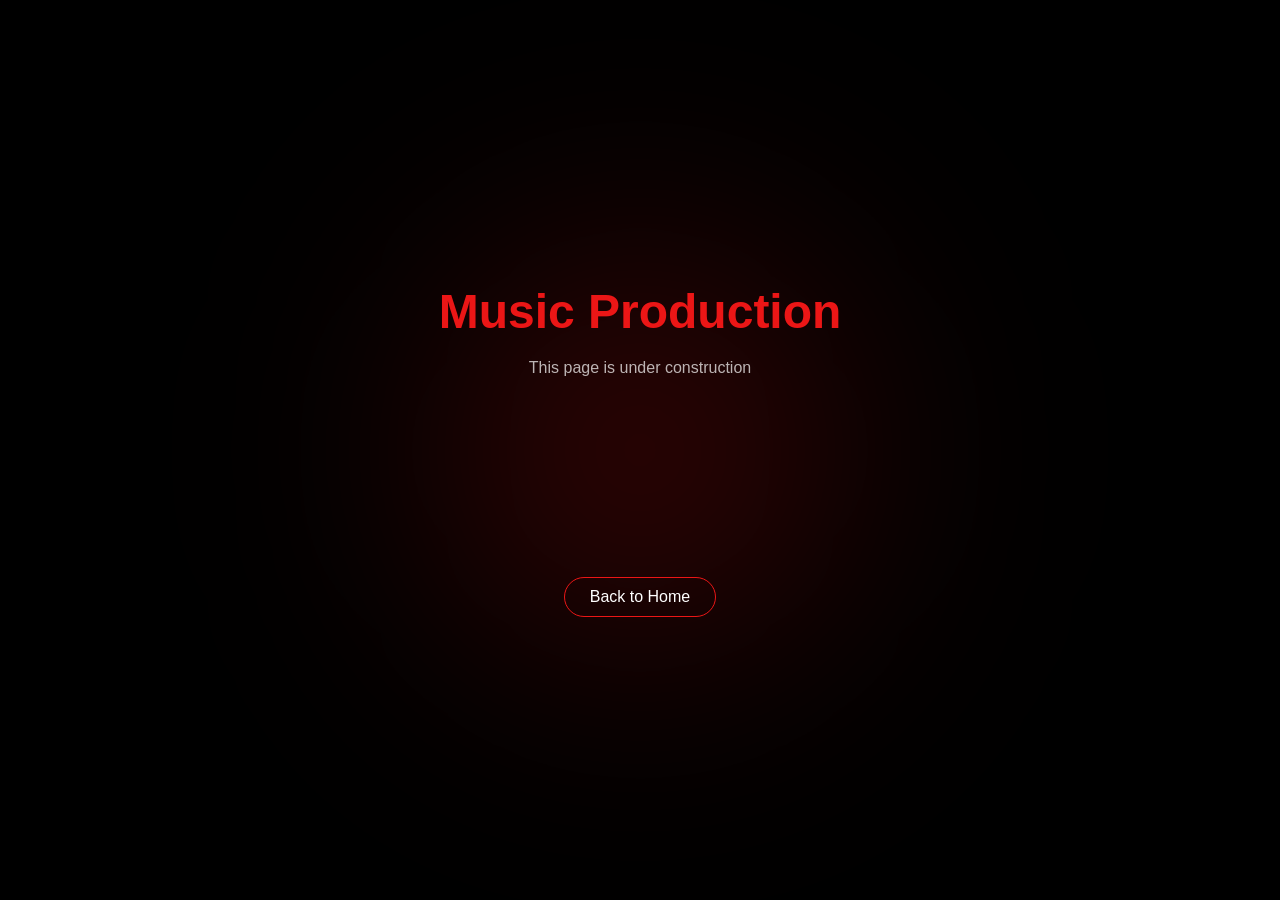
==== music/index.html @ c507fddd "create another pages" ====
<!DOCTYPE html>
<html lang="en">
<head>
<meta charset="UTF-8">
<meta name="viewport" content="width=device-width, initial-scale=1.0">
<title>Music | aanastudio</title>

<style>
*{
    margin:0;
    padding:0;
    box-sizing:border-box;
    font-family: 'Segoe UI', sans-serif;
}

body{
    background:#000;
    color:white;
    height:100vh;
    display:flex;
    justify-content:center;
    align-items:center;
    position:relative;
    overflow:hidden;
}

/* Soft Red Glow */
body::before{
    content:"";
    position:absolute;
    width:600px;
    height:600px;
    background:radial-gradient(circle, rgba(235,22,22,0.3), transparent 70%);
    filter:blur(120px);
    z-index:0;
}

.container{
    position:relative;
    z-index:2;
    text-align:center;
    padding:20px;
}

h1{
    font-size:3rem;
    color:#eb1616;
    margin-bottom:20px;
}

p{
    opacity:0.7;
    margin-bottom:40px;
}

/* Animated Sound Bars */
.equalizer{
    display:flex;
    gap:8px;
    justify-content:center;
    align-items:flex-end;
    height:120px;
}

.bar{
    width:10px;
    background:#eb1616;
    animation:music 1s infinite ease-in-out;
}

.bar:nth-child(1){animation-delay:0s;}
.bar:nth-child(2){animation-delay:0.2s;}
.bar:nth-child(3){animation-delay:0.4s;}
.bar:nth-child(4){animation-delay:0.6s;}
.bar:nth-child(5){animation-delay:0.8s;}

@keyframes music{
    0%,100%{height:20px;}
    50%{height:100px;}
}

.back{
    margin-top:40px;
    display:inline-block;
    padding:10px 25px;
    border:1px solid #eb1616;
    border-radius:30px;
    text-decoration:none;
    color:white;
    transition:0.3s;
}

.back:hover{
    background:#eb1616;
}
</style>
</head>
<body>

<div class="container">
    <h1>Music Production</h1>
    <p>This page is under construction</p>

    <div class="equalizer">
        <div class="bar"></div>
        <div class="bar"></div>
        <div class="bar"></div>
        <div class="bar"></div>
        <div class="bar"></div>
    </div>

    <a href="../index.html" class="back">Back to Home</a>
</div>

</body>
</html>
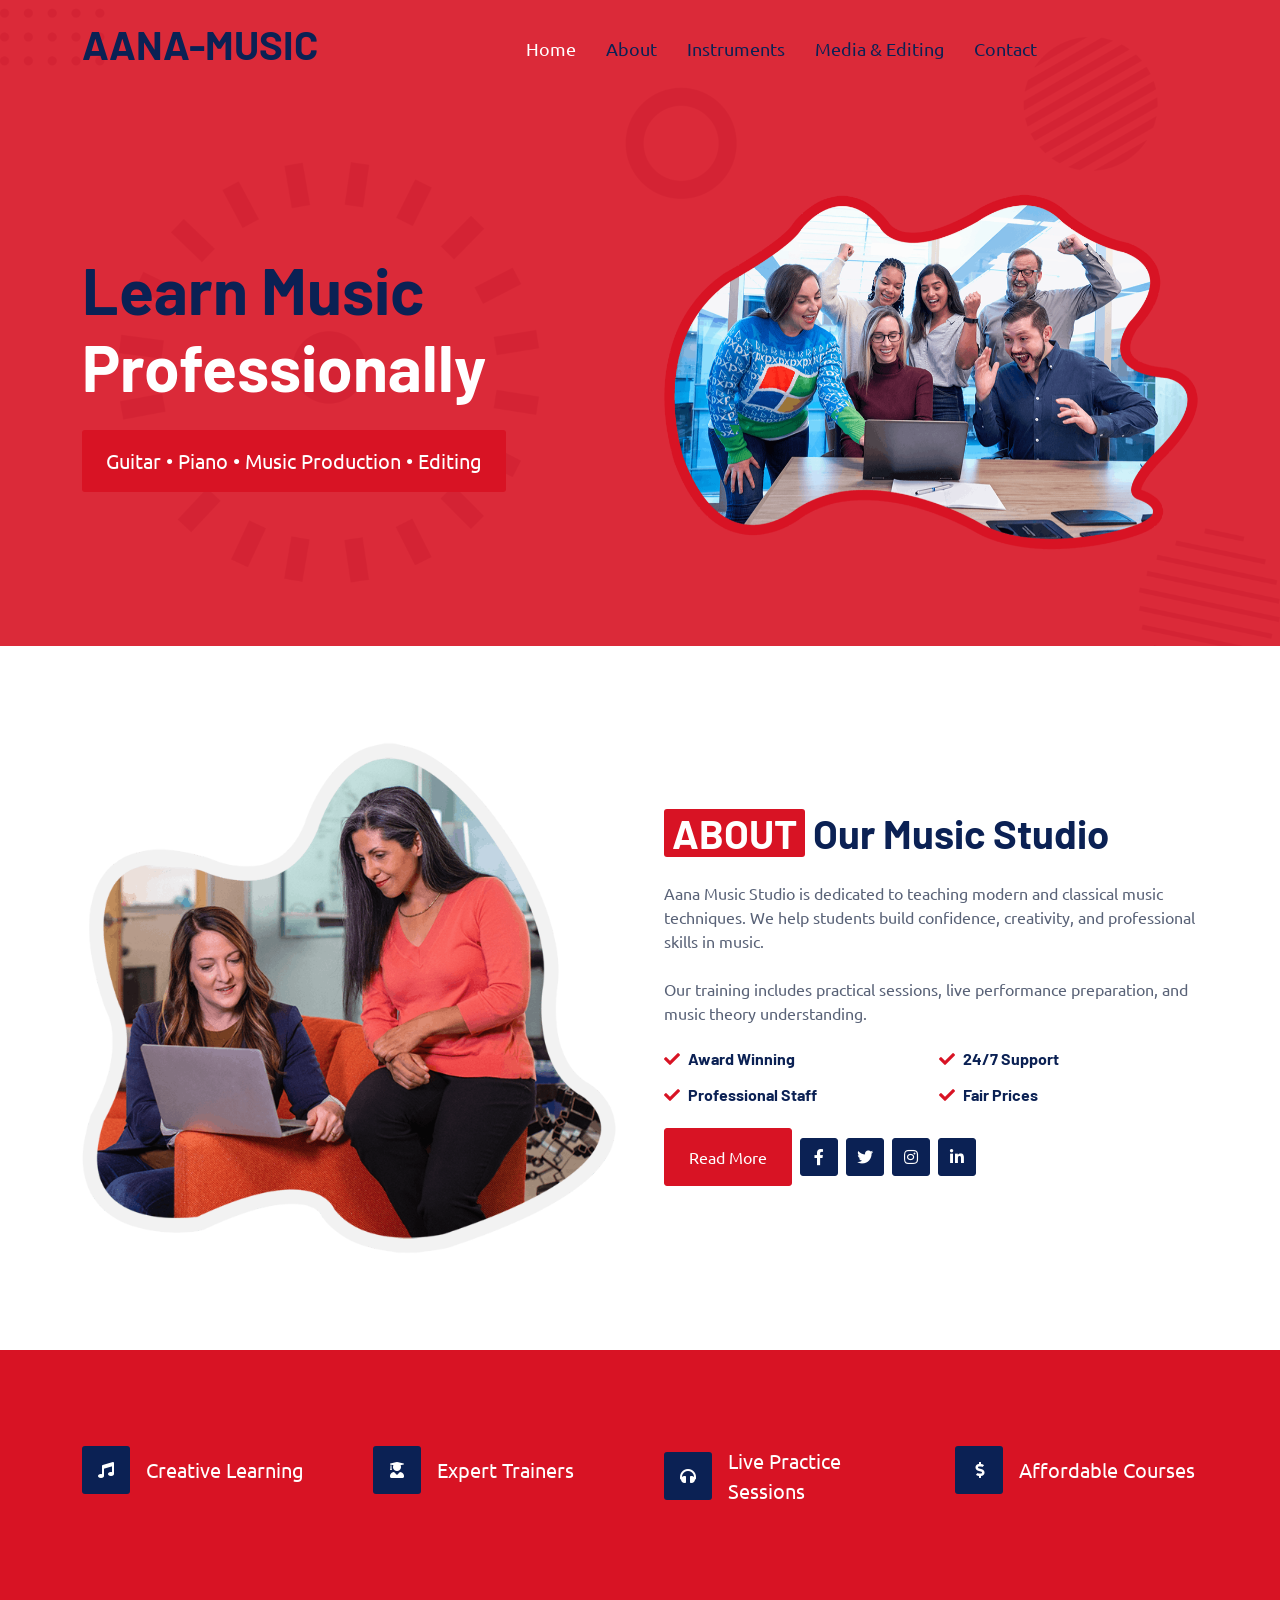
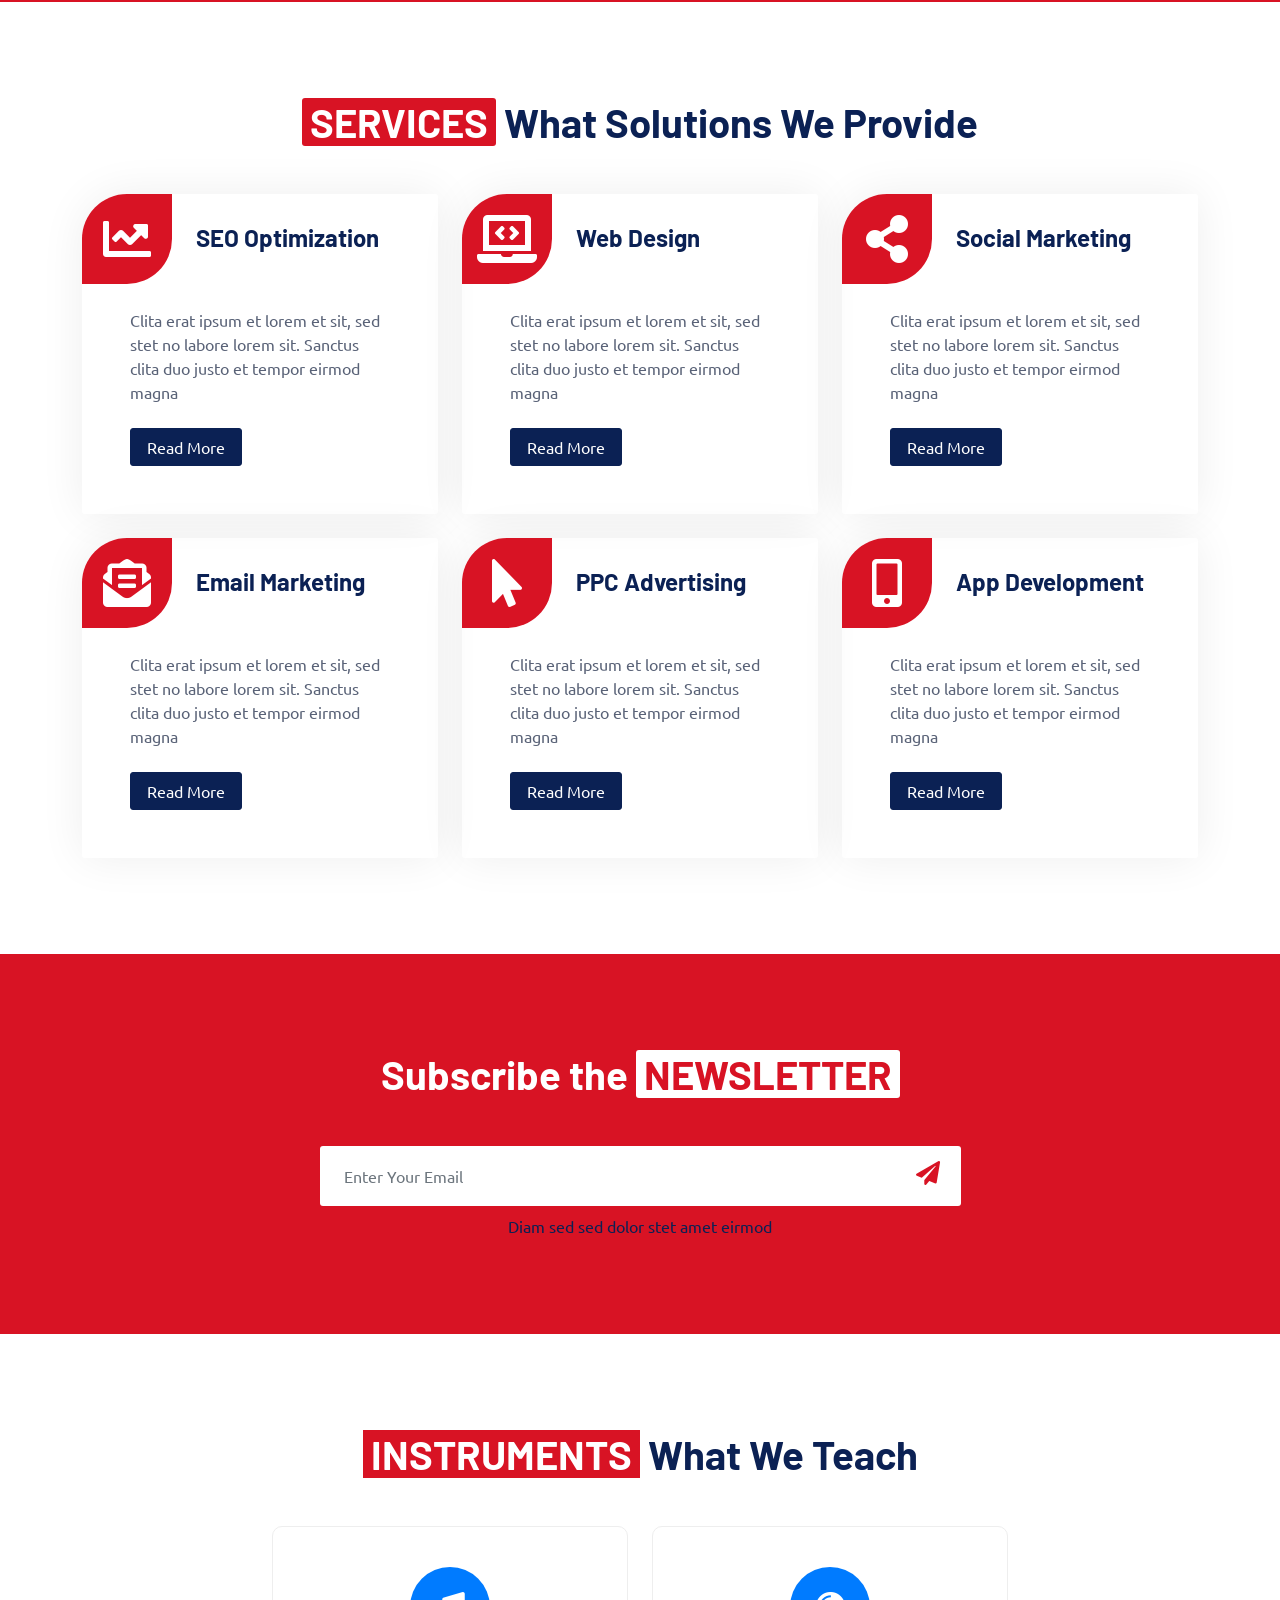
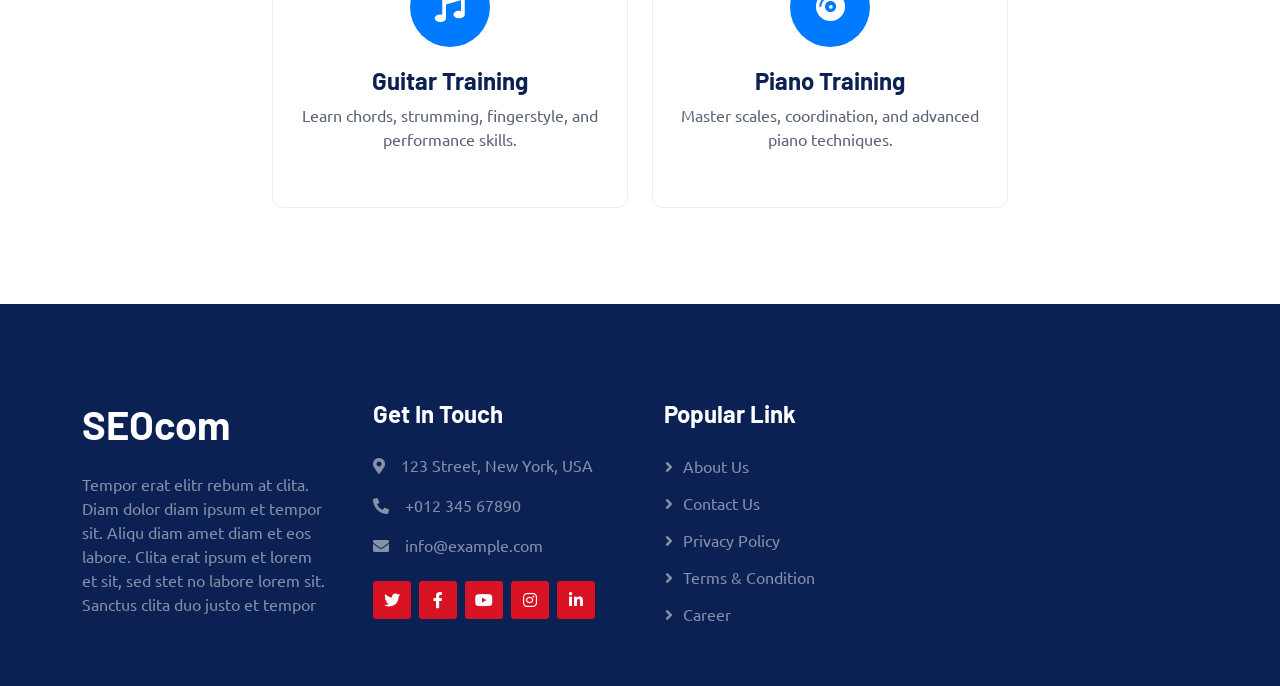
==== commit 41576f94: "add new section in home page" ====
--- a/music/index.html
+++ b/music/index.html
@@ -1,116 +1,409 @@
 <!DOCTYPE html>
 <html lang="en">
+
 <head>
-<meta charset="UTF-8">
-<meta name="viewport" content="width=device-width, initial-scale=1.0">
-<title>Music | aanastudio</title>
-
-<style>
-*{
-    margin:0;
-    padding:0;
-    box-sizing:border-box;
-    font-family: 'Segoe UI', sans-serif;
-}
-
-body{
-    background:#000;
-    color:white;
-    height:100vh;
-    display:flex;
-    justify-content:center;
-    align-items:center;
-    position:relative;
-    overflow:hidden;
-}
-
-/* Soft Red Glow */
-body::before{
-    content:"";
-    position:absolute;
-    width:600px;
-    height:600px;
-    background:radial-gradient(circle, rgba(235,22,22,0.3), transparent 70%);
-    filter:blur(120px);
-    z-index:0;
-}
-
-.container{
-    position:relative;
-    z-index:2;
-    text-align:center;
-    padding:20px;
-}
-
-h1{
-    font-size:3rem;
-    color:#eb1616;
-    margin-bottom:20px;
-}
-
-p{
-    opacity:0.7;
-    margin-bottom:40px;
-}
-
-/* Animated Sound Bars */
-.equalizer{
-    display:flex;
-    gap:8px;
-    justify-content:center;
-    align-items:flex-end;
-    height:120px;
-}
-
-.bar{
-    width:10px;
-    background:#eb1616;
-    animation:music 1s infinite ease-in-out;
-}
-
-.bar:nth-child(1){animation-delay:0s;}
-.bar:nth-child(2){animation-delay:0.2s;}
-.bar:nth-child(3){animation-delay:0.4s;}
-.bar:nth-child(4){animation-delay:0.6s;}
-.bar:nth-child(5){animation-delay:0.8s;}
-
-@keyframes music{
-    0%,100%{height:20px;}
-    50%{height:100px;}
-}
-
-.back{
-    margin-top:40px;
-    display:inline-block;
-    padding:10px 25px;
-    border:1px solid #eb1616;
-    border-radius:30px;
-    text-decoration:none;
-    color:white;
-    transition:0.3s;
-}
-
-.back:hover{
-    background:#eb1616;
-}
-</style>
+    <meta charset="utf-8">
+    <title>Aana-music</title>
+    <meta content="width=device-width, initial-scale=1.0" name="viewport">
+    <meta content="" name="keywords">
+    <meta content="" name="description">
+
+    <!-- Favicon -->
+    <link href="img/favicon.ico" rel="icon">
+
+    <!-- Google Web Fonts -->
+    <link rel="preconnect" href="https://fonts.googleapis.com">
+    <link rel="preconnect" href="https://fonts.gstatic.com" crossorigin>
+    <link href="https://fonts.googleapis.com/css2?family=Barlow:wght@600;700&family=Ubuntu:wght@400;500&display=swap"
+        rel="stylesheet">
+
+    <!-- Icon Font Stylesheet -->
+    <link href="https://cdnjs.cloudflare.com/ajax/libs/font-awesome/5.10.0/css/all.min.css" rel="stylesheet">
+    <link rel="stylesheet" href="https://cdnjs.cloudflare.com/ajax/libs/font-awesome/5.15.4/css/all.min.css">
+    <link href="https://cdn.jsdelivr.net/npm/bootstrap-icons@1.4.1/font/bootstrap-icons.css" rel="stylesheet">
+
+    <!-- Libraries Stylesheet -->
+    <link href="lib/animate/animate.min.css" rel="stylesheet">
+
+    <!-- Customized Bootstrap Stylesheet -->
+    <link href="css/bootstrap.min.css" rel="stylesheet">
+
+    <!-- Template Stylesheet -->
+    <link href="css/style.css" rel="stylesheet">
 </head>
+
 <body>
-
-<div class="container">
-    <h1>Music Production</h1>
-    <p>This page is under construction</p>
-
-    <div class="equalizer">
-        <div class="bar"></div>
-        <div class="bar"></div>
-        <div class="bar"></div>
-        <div class="bar"></div>
-        <div class="bar"></div>
-    </div>
-
-    <a href="../index.html" class="back">Back to Home</a>
+    <!-- Spinner Start -->
+    <div id="spinner"
+        class="show bg-white position-fixed translate-middle w-100 vh-100 top-50 start-50 d-flex align-items-center justify-content-center">
+        <div class="spinner-grow text-primary" style="width: 3rem; height: 3rem;" role="status">
+            <span class="sr-only">Loading...</span>
+        </div>
+    </div>
+    <!-- Spinner End -->
+
+
+    <!-- Navbar Start -->
+    <div class="container-fluid sticky-top">
+        <div class="container">
+            <nav class="navbar navbar-expand-lg navbar-light">
+                <a href="index.html" class="navbar-brand">
+                    <h1>AANA-MUSIC</h1>
+                </a>
+                <button type="button" class="navbar-toggler ms-auto me-0" data-bs-toggle="collapse"
+                    data-bs-target="#navbarCollapse">
+                    <span class="navbar-toggler-icon"></span>
+                </button>
+                <div class="collapse navbar-collapse" id="navbarCollapse">
+                    <div class="navbar-nav mx-auto">
+                        <a href="index.html" class="nav-item nav-link active">Home</a>
+                        <a href="about.html" class="nav-item nav-link">About</a>
+                        <a href="service.html" class="nav-item nav-link">Instruments</a>
+                        <a href="service.html" class="nav-item nav-link">Media & Editing</a>
+                        <a href="contact.html" class="nav-item nav-link">Contact</a>
+                    </div>
+                </div>
+            </nav>
+        </div>
+    </div>
+    <!-- Navbar End -->
+
+
+    <!-- Hero Start -->
+    <div class="container-fluid pb-5 hero-header mb-5">
+        <div class="container py-5">
+            <div class="row g-5 align-items-center">
+                <div class="col-lg-6">
+                    <h1 class="display-3 mb-4 animated slideInRight">
+                        Learn Music <span class="text-white">Professionally</span>
+                    </h1>
+
+                    <p class="fs-5 d-inline-block rounded bg-primary text-white py-3 px-4 mb-0 animated slideInRight">
+                        Guitar • Piano • Music Production • Editing
+                    </p>
+                </div>
+                <div class="col-lg-6">
+                    <img class="img-fluid animated slideInRight" src="img/hero-header.png" alt="">
+                </div>
+            </div>
+        </div>
+    </div>
+    <!-- Hero End -->
+
+
+    <!-- About Start -->
+    <div class="container-fluid py-5">
+        <div class="container">
+            <div class="row g-5 align-items-center">
+                <div class="col-lg-6 wow fadeIn" data-wow-delay="0.2s">
+                    <img class="img-fluid" src="img/about.png" alt="">
+                </div>
+                <div class="col-lg-6 wow fadeIn" data-wow-delay="0.5s">
+                    <h1 class="mb-4">
+                        <span class="text-uppercase bg-primary text-white rounded px-2">About</span> Our Music Studio
+                    </h1>
+
+                    <p class="mb-4">
+                        Aana Music Studio is dedicated to teaching modern and classical music techniques.
+                        We help students build confidence, creativity, and professional skills in music.
+                    </p>
+
+                    <p class="mb-4">
+                        Our training includes practical sessions, live performance preparation, and music theory
+                        understanding.
+                    </p>
+                    <div class="row g-3">
+                        <div class="col-sm-6">
+                            <h6 class="mb-3"><i class="fa fa-check text-primary me-2"></i>Award Winning</h6>
+                            <h6 class="mb-0"><i class="fa fa-check text-primary me-2"></i>Professional Staff</h6>
+                        </div>
+                        <div class="col-sm-6">
+                            <h6 class="mb-3"><i class="fa fa-check text-primary me-2"></i>24/7 Support</h6>
+                            <h6 class="mb-0"><i class="fa fa-check text-primary me-2"></i>Fair Prices</h6>
+                        </div>
+                    </div>
+                    <div class="d-flex align-items-center mt-4">
+                        <a class="btn btn-primary py-3 px-4 me-2" href="">Read More</a>
+                        <a class="btn btn-secondary btn-square me-2" href=""><i class="fab fa-facebook-f"></i></a>
+                        <a class="btn btn-secondary btn-square me-2" href=""><i class="fab fa-twitter"></i></a>
+                        <a class="btn btn-secondary btn-square me-2" href=""><i class="fab fa-instagram"></i></a>
+                        <a class="btn btn-secondary btn-square" href=""><i class="fab fa-linkedin-in"></i></a>
+                    </div>
+                </div>
+            </div>
+        </div>
+    </div>
+    <!-- About End -->
+
+    <!-- Feature Start -->
+    <div class="container-fluid bg-primary py-5 my-5">
+        <div class="container py-5">
+            <div class="row g-5">
+
+                <!-- Creative Learning -->
+                <div class="col-md-6 col-lg-3 wow fadeIn" data-wow-delay="0.1s">
+                    <div class="d-flex align-items-center">
+                        <div class="flex-shrink-0 btn-lg-square bg-secondary rounded me-3">
+                            <i class="fa fa-music text-white"></i>
+                        </div>
+                        <p class="fs-5 text-white mb-0">Creative Learning</p>
+                    </div>
+                </div>
+
+                <!-- Expert Trainers -->
+                <div class="col-md-6 col-lg-3 wow fadeIn" data-wow-delay="0.3s">
+                    <div class="d-flex align-items-center">
+                        <div class="flex-shrink-0 btn-lg-square bg-secondary rounded me-3">
+                            <i class="fa fa-user-graduate text-white"></i>
+                        </div>
+                        <p class="fs-5 text-white mb-0">Expert Trainers</p>
+                    </div>
+                </div>
+
+                <!-- Live Practice -->
+                <div class="col-md-6 col-lg-3 wow fadeIn" data-wow-delay="0.5s">
+                    <div class="d-flex align-items-center">
+                        <div class="flex-shrink-0 btn-lg-square bg-secondary rounded me-3">
+                            <i class="fa fa-headphones text-white"></i>
+                        </div>
+                        <p class="fs-5 text-white mb-0">Live Practice Sessions</p>
+                    </div>
+                </div>
+
+                <!-- Affordable Fees -->
+                <div class="col-md-6 col-lg-3 wow fadeIn" data-wow-delay="0.7s">
+                    <div class="d-flex align-items-center">
+                        <div class="flex-shrink-0 btn-lg-square bg-secondary rounded me-3">
+                            <i class="fa fa-dollar-sign text-white"></i>
+                        </div>
+                        <p class="fs-5 text-white mb-0">Affordable Courses</p>
+                    </div>
+                </div>
+
+            </div>
+        </div>
+    </div>
+    <!-- Feature End -->
+
+    <!-- INSTRUMENTS Start -->
+    <div class="container-fluid py-5">
+        <div class="container">
+            <div class="text-center wow fadeIn" data-wow-delay="0.1s">
+                <h1 class="mb-5"><span class="text-uppercase bg-primary text-white rounded px-2">Services</span> What
+                    Solutions We Provide</h1>
+            </div>
+            <div class="row g-4 justify-content-center">
+                <div class="col-lg-4 col-md-6 wow fadeIn" data-wow-delay="0.1s">
+                    <div class="service-item h-100 p-5 pt-0">
+                        <div class="d-flex align-items-center ms-n5 mb-4">
+                            <div class="service-icon flex-shrink-0 bg-primary me-4">
+                                <i class="fa fa-chart-line fa-3x text-white"></i>
+                            </div>
+                            <h4 class="mb-0">SEO Optimization</h4>
+                        </div>
+                        <p class="mb-4">Clita erat ipsum et lorem et sit, sed stet no labore lorem sit. Sanctus clita
+                            duo justo et tempor eirmod magna</p>
+                        <a class="btn btn-secondary px-3" href="">Read More</a>
+                    </div>
+                </div>
+                <div class="col-lg-4 col-md-6 wow fadeIn" data-wow-delay="0.3s">
+                    <div class="service-item h-100 p-5 pt-0">
+                        <div class="d-flex align-items-center ms-n5 mb-4">
+                            <div class="service-icon flex-shrink-0 bg-primary me-4">
+                                <i class="fa fa-laptop-code fa-3x text-white"></i>
+                            </div>
+                            <h4 class="mb-0">Web Design</h4>
+                        </div>
+                        <p class="mb-4">Clita erat ipsum et lorem et sit, sed stet no labore lorem sit. Sanctus clita
+                            duo justo et tempor eirmod magna</p>
+                        <a class="btn btn-secondary px-3" href="">Read More</a>
+                    </div>
+                </div>
+                <div class="col-lg-4 col-md-6 wow fadeIn" data-wow-delay="0.5s">
+                    <div class="service-item h-100 p-5 pt-0">
+                        <div class="d-flex align-items-center ms-n5 mb-4">
+                            <div class="service-icon flex-shrink-0 bg-primary me-4">
+                                <i class="fa fa-share-alt fa-3x text-white"></i>
+                            </div>
+                            <h4 class="mb-0">Social Marketing</h4>
+                        </div>
+                        <p class="mb-4">Clita erat ipsum et lorem et sit, sed stet no labore lorem sit. Sanctus clita
+                            duo justo et tempor eirmod magna</p>
+                        <a class="btn btn-secondary px-3" href="">Read More</a>
+                    </div>
+                </div>
+                <div class="col-lg-4 col-md-6 wow fadeIn" data-wow-delay="0.1s">
+                    <div class="service-item h-100 p-5 pt-0">
+                        <div class="d-flex align-items-center ms-n5 mb-4">
+                            <div class="service-icon flex-shrink-0 bg-primary me-4">
+                                <i class="fa fa-envelope-open-text fa-3x text-white"></i>
+                            </div>
+                            <h4 class="mb-0">Email Marketing</h4>
+                        </div>
+                        <p class="mb-4">Clita erat ipsum et lorem et sit, sed stet no labore lorem sit. Sanctus clita
+                            duo justo et tempor eirmod magna</p>
+                        <a class="btn btn-secondary px-3" href="">Read More</a>
+                    </div>
+                </div>
+                <div class="col-lg-4 col-md-6 wow fadeIn" data-wow-delay="0.3s">
+                    <div class="service-item h-100 p-5 pt-0">
+                        <div class="d-flex align-items-center ms-n5 mb-4">
+                            <div class="service-icon flex-shrink-0 bg-primary me-4">
+                                <i class="fa fa-mouse-pointer fa-3x text-white"></i>
+                            </div>
+                            <h4 class="mb-0">PPC Advertising</h4>
+                        </div>
+                        <p class="mb-4">Clita erat ipsum et lorem et sit, sed stet no labore lorem sit. Sanctus clita
+                            duo justo et tempor eirmod magna</p>
+                        <a class="btn btn-secondary px-3" href="">Read More</a>
+                    </div>
+                </div>
+                <div class="col-lg-4 col-md-6 wow fadeIn" data-wow-delay="0.5s">
+                    <div class="service-item h-100 p-5 pt-0">
+                        <div class="d-flex align-items-center ms-n5 mb-4">
+                            <div class="service-icon flex-shrink-0 bg-primary me-4">
+                                <i class="fa fa-mobile-alt fa-3x text-white"></i>
+                            </div>
+                            <h4 class="mb-0">App Development</h4>
+                        </div>
+                        <p class="mb-4">Clita erat ipsum et lorem et sit, sed stet no labore lorem sit. Sanctus clita
+                            duo justo et tempor eirmod magna</p>
+                        <a class="btn btn-secondary px-3" href="">Read More</a>
+                    </div>
+                </div>
+            </div>
+        </div>
+    </div>
+    <!-- INSTRUMENTS End -->
+
+
+    <!-- Newsletter Start -->
+    <div class="container-fluid bg-primary py-5 my-5">
+        <div class="container py-5">
+            <div class="row justify-content-center">
+                <div class="col-lg-7 text-center wow fadeIn" data-wow-delay="0.2s">
+                    <h1 class="text-white mb-5">Subscribe the <span
+                            class="text-uppercase bg-white text-primary rounded px-2">Newsletter</span></h1>
+                    <div class="position-relative w-100 mb-2">
+                        <input class="form-control border-0 w-100 ps-4 pe-5" type="text" placeholder="Enter Your Email"
+                            style="height: 60px;">
+                        <button type="button" class="btn shadow-none position-absolute top-0 end-0 mt-2 me-2"><i
+                                class="fa fa-paper-plane text-primary fs-4"></i></button>
+                    </div>
+                    <p class="text-secondary mb-0">Diam sed sed dolor stet amet eirmod</p>
+                </div>
+            </div>
+        </div>
+    </div>
+    <!-- Newsletter End -->
+
+<!-- Instruments Start -->
+<div class="container py-5" id="instruments">
+    <div class="text-center mb-5">
+        <h1>
+            <span class="bg-primary text-white px-2">INSTRUMENTS</span> What We Teach
+        </h1>
+    </div>
+
+    <div class="row g-4 justify-content-center">
+
+        <!-- Guitar -->
+        <div class="col-lg-4 col-md-6">
+            <div class="instrument-card">
+
+                <!-- ROTATING ICON BACKGROUND -->
+                <div class="cd-bg">
+                    <i class="fa fa-compact-disc"></i>
+                </div>
+
+                <div class="icon-circle">
+                    <i class="fa fa-music"></i>
+                </div>
+
+                <h4>Guitar Training</h4>
+                <p>
+                    Learn chords, strumming, fingerstyle, and performance skills.
+                </p>
+            </div>
+        </div>
+
+        <!-- Piano -->
+        <div class="col-lg-4 col-md-6">
+            <div class="instrument-card">
+
+                <!-- ROTATING ICON BACKGROUND -->
+                <div class="cd-bg">
+                   <i class="fas fa-compact-disc"></i>
+                </div>
+
+                <div class="icon-circle">
+                    <i class="fas fa-compact-disc"></i>
+                </div>
+
+                <h4>Piano Training</h4>
+                <p>
+                    Master scales, coordination, and advanced piano techniques.
+                </p>
+            </div>
+        </div>
+
+    </div>
 </div>
-
+<!-- Instruments End -->
+
+    <!-- Footer Start -->
+    <div class="container-fluid bg-secondary text-white-50 footer pt-5 mt-5">
+        <div class="container py-5">
+            <div class="row g-5">
+                <div class="col-md-6 col-lg-3 wow fadeIn" data-wow-delay="0.1s">
+                    <a href="index.html" class="d-inline-block mb-3">
+                        <h1 class="text-white">SEOcom</h1>
+                    </a>
+                    <p class="mb-0">Tempor erat elitr rebum at clita. Diam dolor diam ipsum et tempor sit. Aliqu diam
+                        amet diam et eos labore. Clita erat ipsum et lorem et sit, sed stet no labore lorem sit. Sanctus
+                        clita duo justo et tempor</p>
+                </div>
+                <div class="col-md-6 col-lg-3 wow fadeIn" data-wow-delay="0.3s">
+                    <h4 class="text-white mb-4">Get In Touch</h4>
+                    <p><i class="fa fa-map-marker-alt me-3"></i>123 Street, New York, USA</p>
+                    <p><i class="fa fa-phone-alt me-3"></i>+012 345 67890</p>
+                    <p><i class="fa fa-envelope me-3"></i>info@example.com</p>
+                    <div class="d-flex pt-2">
+                        <a class="btn btn-primary btn-square me-2" href=""><i class="fab fa-twitter"></i></a>
+                        <a class="btn btn-primary btn-square me-2" href=""><i class="fab fa-facebook-f"></i></a>
+                        <a class="btn btn-primary btn-square me-2" href=""><i class="fab fa-youtube"></i></a>
+                        <a class="btn btn-primary btn-square me-2" href=""><i class="fab fa-instagram"></i></a>
+                        <a class="btn btn-primary btn-square me-2" href=""><i class="fab fa-linkedin-in"></i></a>
+                    </div>
+                </div>
+                <div class="col-md-6 col-lg-3 wow fadeIn" data-wow-delay="0.5s">
+                    <h4 class="text-white mb-4">Popular Link</h4>
+                    <a class="btn btn-link" href="">About Us</a>
+                    <a class="btn btn-link" href="">Contact Us</a>
+                    <a class="btn btn-link" href="">Privacy Policy</a>
+                    <a class="btn btn-link" href="">Terms & Condition</a>
+                    <a class="btn btn-link" href="">Career</a>
+                </div>
+            </div>
+        </div>
+
+    </div>
+    <!-- Footer End -->
+
+
+    <!-- Back to Top -->
+    <a href="#" class="btn btn-lg btn-primary btn-lg-square back-to-top"><i class="bi bi-arrow-up"></i></a>
+
+
+    <!-- JavaScript Libraries -->
+    <script src="https://ajax.googleapis.com/ajax/libs/jquery/3.6.1/jquery.min.js"></script>
+    <script src="https://cdn.jsdelivr.net/npm/bootstrap@5.0.0/dist/js/bootstrap.bundle.min.js"></script>
+    <script src="lib/wow/wow.min.js"></script>
+    <script src="lib/easing/easing.min.js"></script>
+    <script src="lib/waypoints/waypoints.min.js"></script>
+
+    <!-- Template Javascript -->
+    <script src="js/main.js"></script>
 </body>
+
 </html>
--- a/music/css/style.css
+++ b/music/css/style.css
@@ -0,0 +1,338 @@
+/********** Template CSS **********/
+
+/*** Spinner ***/
+#spinner {
+    opacity: 0;
+    visibility: hidden;
+    transition: opacity .5s ease-out, visibility 0s linear .5s;
+    z-index: 99999;
+}
+
+#spinner.show {
+    transition: opacity .5s ease-out, visibility 0s linear 0s;
+    visibility: visible;
+    opacity: 1;
+}
+
+.back-to-top {
+    position: fixed;
+    display: none;
+    right: 45px;
+    bottom: 45px;
+    z-index: 99;
+}
+
+/*** Button ***/
+.btn {
+    transition: .5s;
+}
+
+.btn-square {
+    width: 38px;
+    height: 38px;
+}
+
+.btn-sm-square {
+    width: 32px;
+    height: 32px;
+}
+
+.btn-lg-square {
+    width: 48px;
+    height: 48px;
+}
+
+.btn-square,
+.btn-sm-square,
+.btn-lg-square {
+    padding: 0;
+    display: flex;
+    align-items: center;
+    justify-content: center;
+    font-weight: normal;
+    border-radius: 3px;
+}
+
+
+/*** Navbar ***/
+.sticky-top {
+    top: -150px;
+    transition: .5s;
+}
+
+.navbar {
+    padding: 15px 0;
+    font-family: 'Ubuntu', sans-serif;
+    font-size: 18px;
+}
+
+.navbar .navbar-nav .nav-link {
+    margin-left: 30px;
+    padding: 0;
+    outline: none;
+    color: var(--bs-secondary);
+}
+
+.navbar .navbar-nav .nav-link:hover,
+.navbar .navbar-nav .nav-link.active {
+    color: var(--bs-white);
+}
+
+.navbar .dropdown-toggle::after {
+    border: none;
+    content: "\f107";
+    font-family: "Font Awesome 5 Free";
+    font-weight: 900;
+    vertical-align: middle;
+    margin-left: 8px;
+}
+
+.navbar .dropdown-menu .dropdown-item:hover,
+.navbar .dropdown-menu .dropdown-item.active {
+    color: var(--bs-white);
+    background: var(--bs-primary);
+}
+
+@media (max-width: 991.98px) {
+    .sticky-top {
+        background: var(--bs-primary);
+    }
+
+    .navbar .navbar-nav .nav-link {
+        margin-left: 0;
+        padding: 10px 0;
+    }
+}
+
+@media (min-width: 992px) {
+    .navbar .nav-item .dropdown-menu {
+        display: block;
+        border: none;
+        margin-top: 0;
+        top: 150%;
+        opacity: 0;
+        visibility: hidden;
+        transition: .5s;
+    }
+
+    .navbar .nav-item:hover .dropdown-menu {
+        top: 100%;
+        visibility: visible;
+        transition: .5s;
+        opacity: 1;
+    }
+}
+
+
+/*** Hero Header ***/
+.hero-header {
+    position: relative;
+    margin-top: -100px;
+    padding-top: 150px;
+    overflow: hidden;
+    background: rgba(216, 19, 36, 0.9);
+}
+
+.hero-header::before {
+    position: absolute;
+    content: "";
+    width: 100%;
+    height: 100%;
+    top: 0;
+    left: 0;
+    background: url(../img/hero-header-bg.png);
+    background-position: center center;
+    background-repeat: no-repeat;
+    background-size: cover;
+    animation: animateUpDown 8s ease infinite;
+    z-index: -1;
+}
+
+@keyframes animateUpDown { 
+    0% { 
+        top: 0px;
+        left: 0px;
+    }
+    25% { 
+        top: -15px;
+        left: 15px;
+    }
+    50% { 
+        top: 0px;
+        left: 30px;
+    }
+    75% { 
+        top: 15px;
+        left: 15px;
+    }
+    100% { 
+        top: 0px;
+        left: 0px;
+    }
+}
+
+.hero-header .breadcrumb-item+.breadcrumb-item::before {
+    color: var(--bs-light);
+}
+
+
+/*** Service ***/
+.service-item {
+    position: relative;
+    overflow: hidden;
+    box-shadow: 0 0 45px rgba(0, 0, 0, .07);
+    border-radius: 45px 3px 3px 3px;
+    transition: .5s;
+}
+
+.service-item:hover {
+    margin-top: -10px;
+}
+
+.service-item .service-icon {
+    width: 90px;
+    height: 90px;
+    display: flex;
+    align-items: center;
+    justify-content: center;
+    border-radius: 0 0 45px 0;
+}
+
+.service-list a.btn-light:hover {
+    color: var(--bs-white) !important;
+    background: var(--bs-primary);
+}
+
+.service-list a.btn-light i {
+    color: var(--bs-primary);
+    transition: .5s;
+}
+
+.service-list a.btn-light:hover i {
+    color: var(--bs-secondary);
+}
+
+/* INSTRUMENT CARD */
+.instrument-card{
+    position:relative;
+    background:#fff;
+    padding:40px 20px;
+    text-align:center;
+    border-radius:10px;
+    overflow:hidden;
+    transition:0.4s;
+    border:1px solid #eee;
+}
+
+/* ICON */
+.icon-circle{
+    width:80px;
+    height:80px;
+    background:#007bff;
+    color:white;
+    border-radius:50%;
+    display:flex;
+    align-items:center;
+    justify-content:center;
+    margin:0 auto 20px;
+    font-size:30px;
+    z-index:2;
+    position:relative;
+}
+
+/* 🔥 CD ICON BACKGROUND */
+.cd-bg{
+    position:absolute;
+    top:50%;
+    left:50%;
+    transform:translate(-50%, -50%);
+    font-size:180px;
+    color:rgba(0,0,0,0.05);
+    opacity:0;
+    z-index:0;
+}
+
+/* ROTATE */
+@keyframes spinCD{
+    from{
+        transform:translate(-50%, -50%) rotate(0deg);
+    }
+    to{
+        transform:translate(-50%, -50%) rotate(360deg);
+    }
+}
+
+/* HOVER */
+.instrument-card:hover{
+    background:#007bff;
+    color:white;
+}
+
+/* SHOW + ROTATE */
+.instrument-card:hover .cd-bg{
+    opacity:0.15;
+    animation:spinCD 12s linear infinite;
+}
+
+/* ICON CHANGE */
+.instrument-card:hover .icon-circle{
+    background:white;
+    color:#007bff;
+}
+
+/* KEEP TEXT ABOVE */
+.instrument-card h4,
+.instrument-card p{
+    position:relative;
+    z-index:2;
+}
+
+/*** Footer ***/
+.footer .btn.btn-link {
+    display: block;
+    margin-bottom: 10px;
+    padding: 0;
+    text-align: left;
+    color: rgba(255, 255, 255, .5);
+    font-weight: normal;
+    transition: .3s;
+}
+
+.footer .btn.btn-link:hover {
+    color: var(--bs-white);
+    letter-spacing: 1px;
+    box-shadow: none;
+}
+
+.footer .btn.btn-link::before {
+    position: relative;
+    content: "\f105";
+    font-family: "Font Awesome 5 Free";
+    font-weight: 900;
+    margin-right: 10px;
+}
+
+.footer .copyright {
+    padding: 25px 0;
+    border-top: 1px solid rgba(256, 256, 256, .1);
+}
+
+.footer .copyright a {
+    color: rgba(255, 255, 255, .5);
+}
+
+.footer .copyright a:hover {
+    color: var(--bs-white);
+}
+
+.footer .footer-menu a {
+    margin-right: 15px;
+    padding-right: 15px;
+    border-right: 1px solid rgba(255, 255, 255, .1);
+}
+
+.footer .footer-menu a:last-child {
+    margin-right: 0;
+    padding-right: 0;
+    border-right: none;
+}
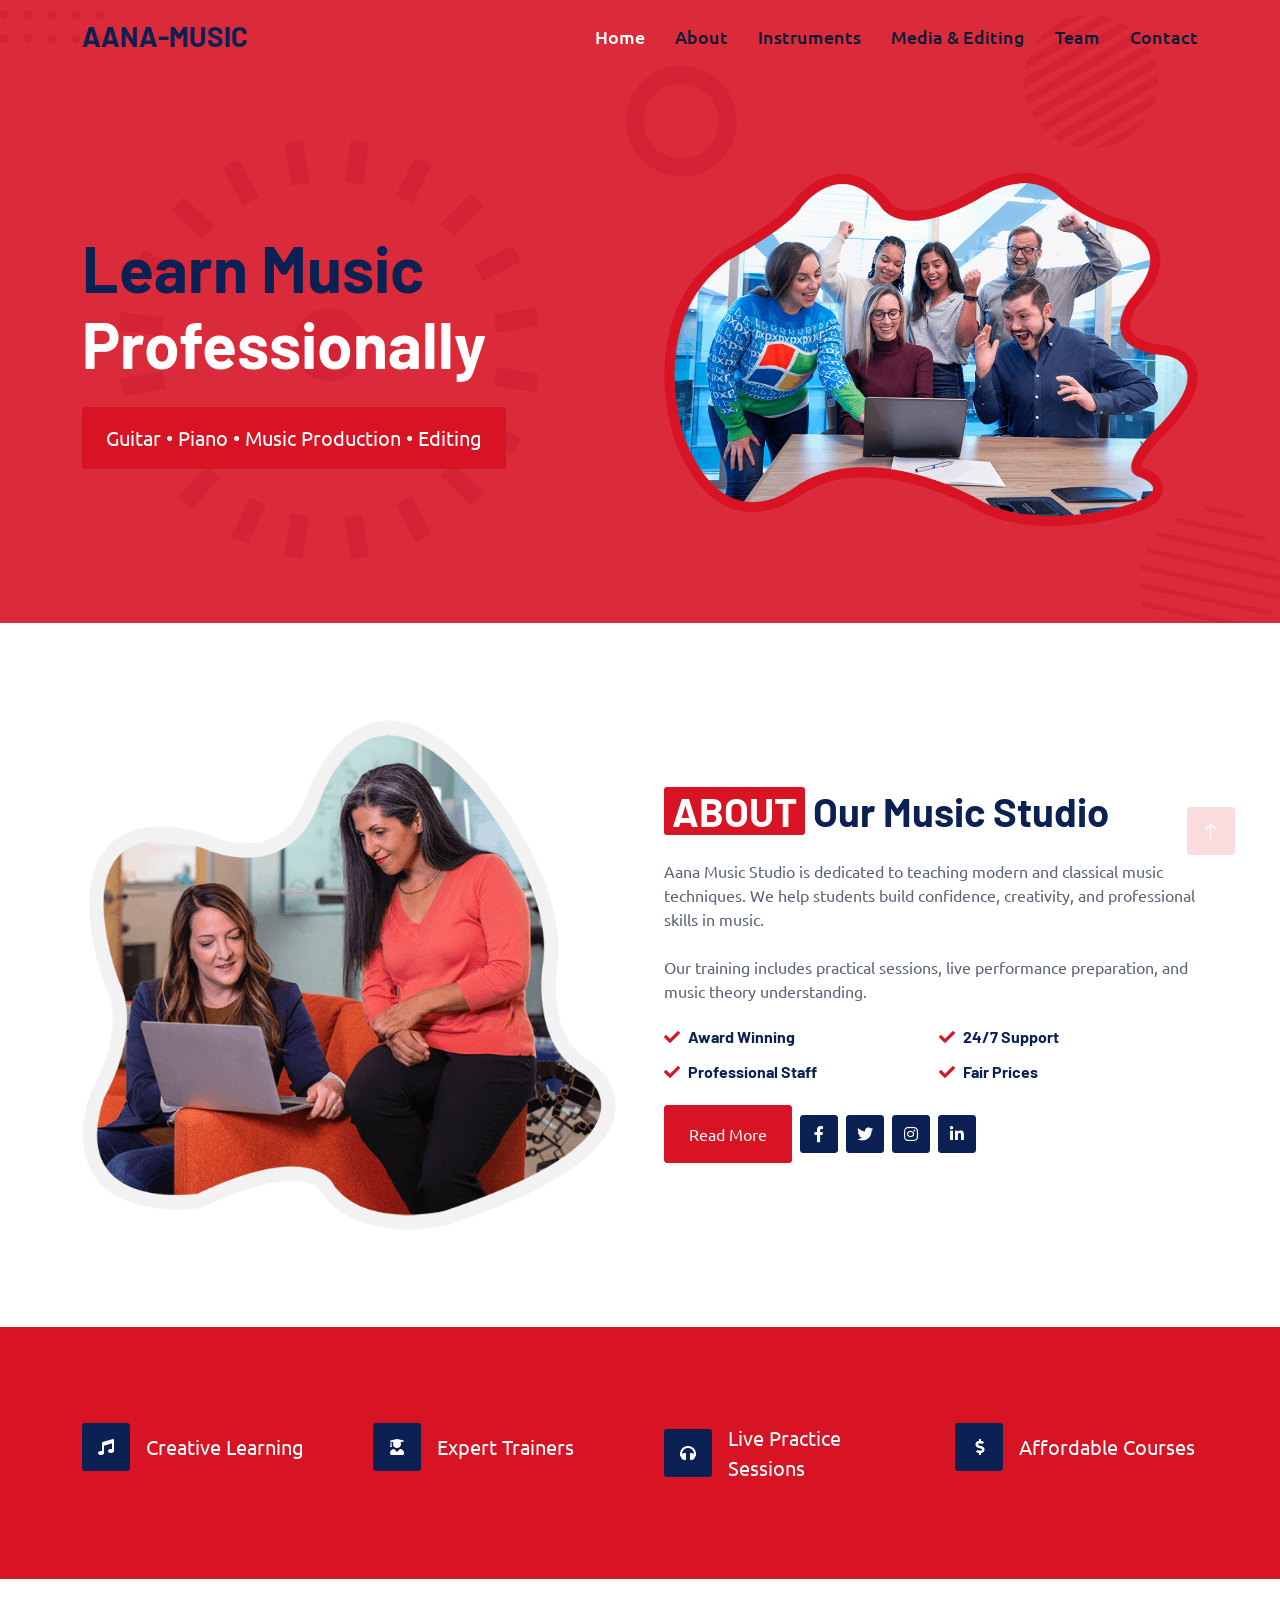
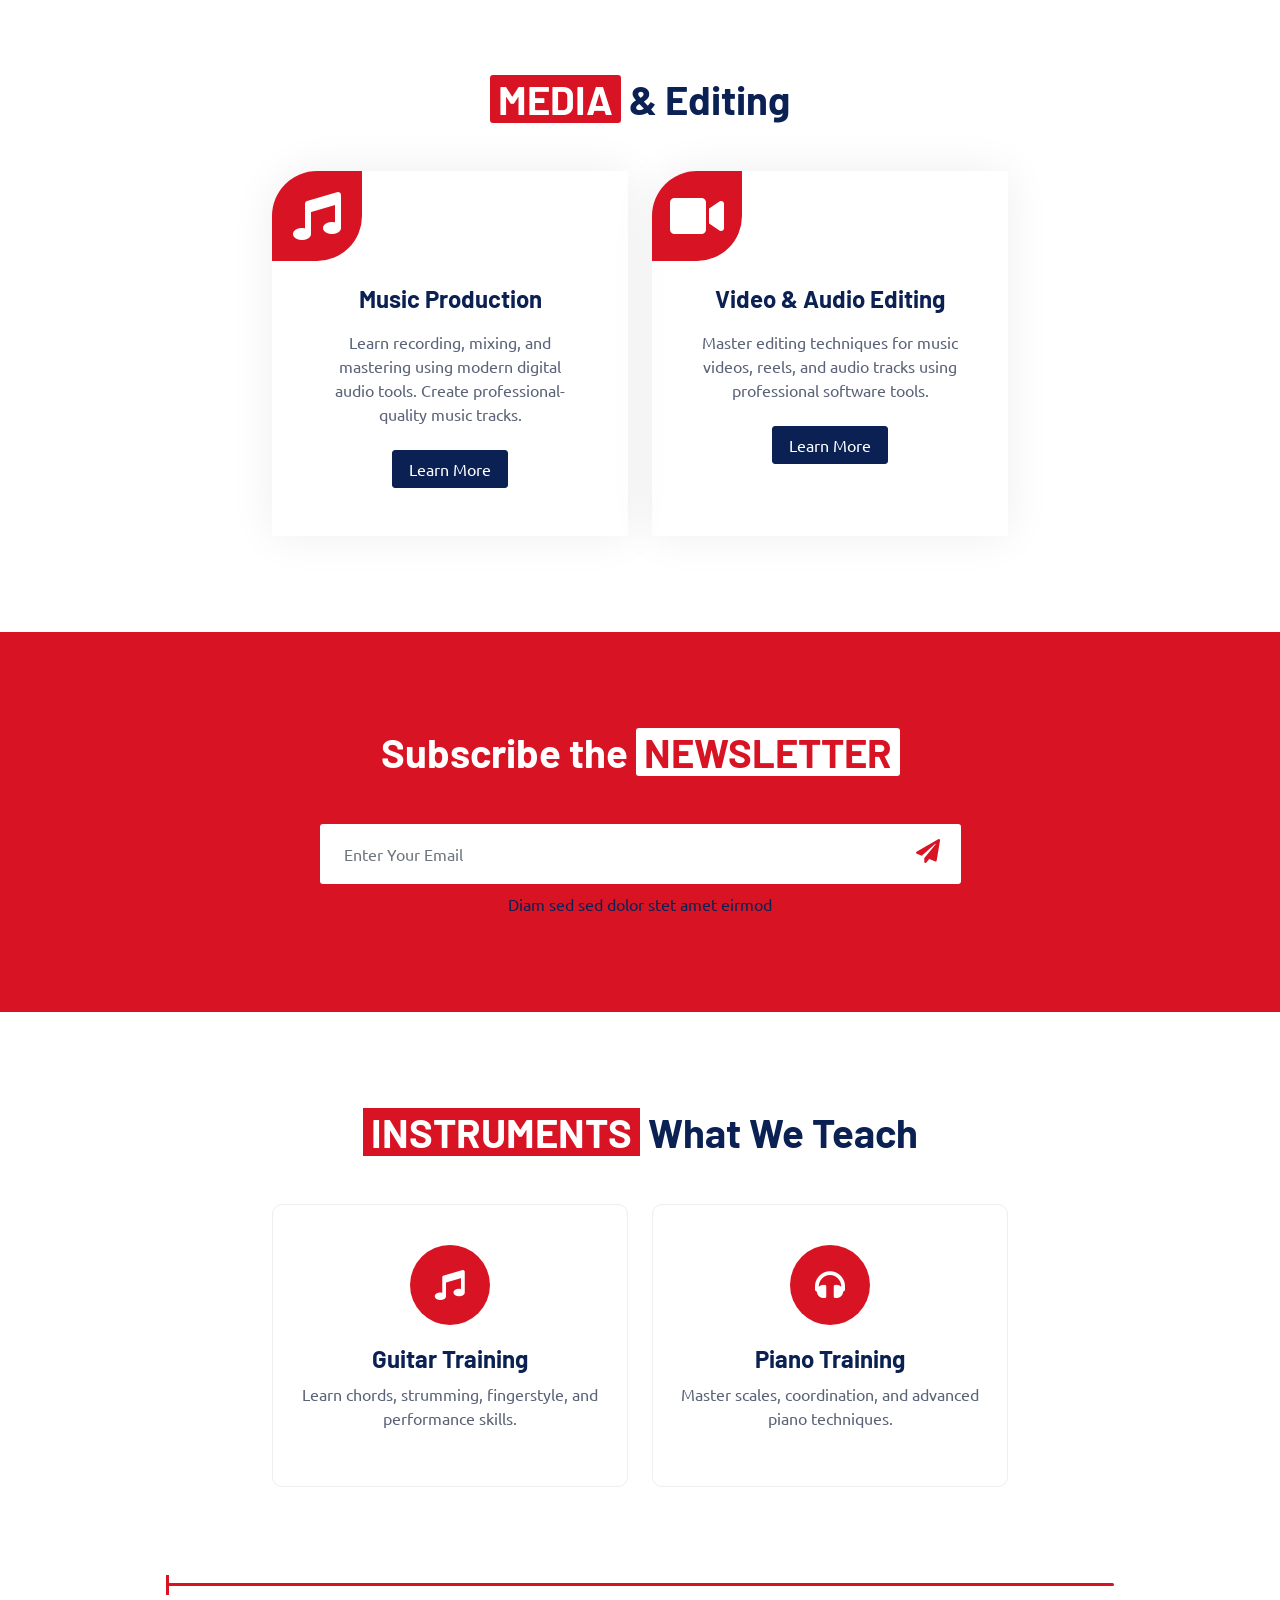
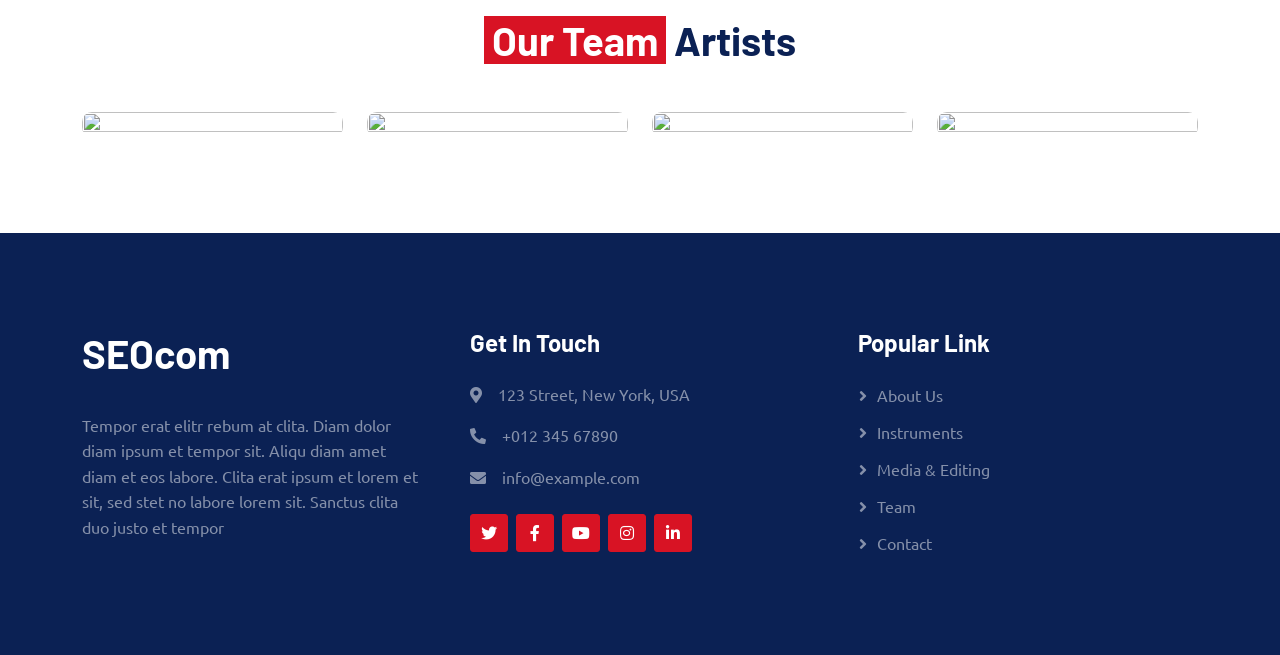
==== commit 88afdd33: "clean music website home page" ====
--- a/music/index.html
+++ b/music/index.html
@@ -55,11 +55,12 @@
                     <span class="navbar-toggler-icon"></span>
                 </button>
                 <div class="collapse navbar-collapse" id="navbarCollapse">
-                    <div class="navbar-nav mx-auto">
+                    <div class="navbar-nav ms-auto">
                         <a href="index.html" class="nav-item nav-link active">Home</a>
                         <a href="about.html" class="nav-item nav-link">About</a>
                         <a href="service.html" class="nav-item nav-link">Instruments</a>
                         <a href="service.html" class="nav-item nav-link">Media & Editing</a>
+                        <a href="team.html" class="nav-item nav-link">Team</a>
                         <a href="contact.html" class="nav-item nav-link">Contact</a>
                     </div>
                 </div>
@@ -185,96 +186,69 @@
     </div>
     <!-- Feature End -->
 
-    <!-- INSTRUMENTS Start -->
-    <div class="container-fluid py-5">
+    <!-- Media & Editing Start -->
+    <div class="container-fluid py-5" id="media">
         <div class="container">
+
+            <!-- Title -->
             <div class="text-center wow fadeIn" data-wow-delay="0.1s">
-                <h1 class="mb-5"><span class="text-uppercase bg-primary text-white rounded px-2">Services</span> What
-                    Solutions We Provide</h1>
-            </div>
+                <h1 class="mb-5">
+                    <span class="text-uppercase bg-primary text-white rounded px-2">Media</span> & Editing
+                </h1>
+            </div>
+
+            <!-- Cards -->
             <div class="row g-4 justify-content-center">
+
+                <!-- Music Production -->
                 <div class="col-lg-4 col-md-6 wow fadeIn" data-wow-delay="0.1s">
-                    <div class="service-item h-100 p-5 pt-0">
+                    <div class="service-item h-100 p-5 pt-0 text-center">
+
                         <div class="d-flex align-items-center ms-n5 mb-4">
-                            <div class="service-icon flex-shrink-0 bg-primary me-4">
-                                <i class="fa fa-chart-line fa-3x text-white"></i>
+                            <div class="service-icon flex-shrink-0 bg-primary">
+                                <i class="fas fa-music fa-3x text-white"></i>
                             </div>
-                            <h4 class="mb-0">SEO Optimization</h4>
-                        </div>
-                        <p class="mb-4">Clita erat ipsum et lorem et sit, sed stet no labore lorem sit. Sanctus clita
-                            duo justo et tempor eirmod magna</p>
-                        <a class="btn btn-secondary px-3" href="">Read More</a>
-                    </div>
-                </div>
+                        </div>
+
+                        <h4 class="mb-3">Music Production</h4>
+
+                        <p class="mb-4">
+                            Learn recording, mixing, and mastering using modern digital audio tools.
+                            Create professional-quality music tracks.
+                        </p>
+
+                        <a class="btn btn-secondary px-3" href="">Learn More</a>
+
+                    </div>
+                </div>
+
+                <!-- Video & Audio Editing -->
                 <div class="col-lg-4 col-md-6 wow fadeIn" data-wow-delay="0.3s">
-                    <div class="service-item h-100 p-5 pt-0">
+                    <div class="service-item h-100 p-5 pt-0 text-center">
+
                         <div class="d-flex align-items-center ms-n5 mb-4">
-                            <div class="service-icon flex-shrink-0 bg-primary me-4">
-                                <i class="fa fa-laptop-code fa-3x text-white"></i>
+                            <div class="service-icon flex-shrink-0 bg-primary">
+                                <i class="fas fa-video fa-3x text-white"></i>
                             </div>
-                            <h4 class="mb-0">Web Design</h4>
-                        </div>
-                        <p class="mb-4">Clita erat ipsum et lorem et sit, sed stet no labore lorem sit. Sanctus clita
-                            duo justo et tempor eirmod magna</p>
-                        <a class="btn btn-secondary px-3" href="">Read More</a>
-                    </div>
-                </div>
-                <div class="col-lg-4 col-md-6 wow fadeIn" data-wow-delay="0.5s">
-                    <div class="service-item h-100 p-5 pt-0">
-                        <div class="d-flex align-items-center ms-n5 mb-4">
-                            <div class="service-icon flex-shrink-0 bg-primary me-4">
-                                <i class="fa fa-share-alt fa-3x text-white"></i>
-                            </div>
-                            <h4 class="mb-0">Social Marketing</h4>
-                        </div>
-                        <p class="mb-4">Clita erat ipsum et lorem et sit, sed stet no labore lorem sit. Sanctus clita
-                            duo justo et tempor eirmod magna</p>
-                        <a class="btn btn-secondary px-3" href="">Read More</a>
-                    </div>
-                </div>
-                <div class="col-lg-4 col-md-6 wow fadeIn" data-wow-delay="0.1s">
-                    <div class="service-item h-100 p-5 pt-0">
-                        <div class="d-flex align-items-center ms-n5 mb-4">
-                            <div class="service-icon flex-shrink-0 bg-primary me-4">
-                                <i class="fa fa-envelope-open-text fa-3x text-white"></i>
-                            </div>
-                            <h4 class="mb-0">Email Marketing</h4>
-                        </div>
-                        <p class="mb-4">Clita erat ipsum et lorem et sit, sed stet no labore lorem sit. Sanctus clita
-                            duo justo et tempor eirmod magna</p>
-                        <a class="btn btn-secondary px-3" href="">Read More</a>
-                    </div>
-                </div>
-                <div class="col-lg-4 col-md-6 wow fadeIn" data-wow-delay="0.3s">
-                    <div class="service-item h-100 p-5 pt-0">
-                        <div class="d-flex align-items-center ms-n5 mb-4">
-                            <div class="service-icon flex-shrink-0 bg-primary me-4">
-                                <i class="fa fa-mouse-pointer fa-3x text-white"></i>
-                            </div>
-                            <h4 class="mb-0">PPC Advertising</h4>
-                        </div>
-                        <p class="mb-4">Clita erat ipsum et lorem et sit, sed stet no labore lorem sit. Sanctus clita
-                            duo justo et tempor eirmod magna</p>
-                        <a class="btn btn-secondary px-3" href="">Read More</a>
-                    </div>
-                </div>
-                <div class="col-lg-4 col-md-6 wow fadeIn" data-wow-delay="0.5s">
-                    <div class="service-item h-100 p-5 pt-0">
-                        <div class="d-flex align-items-center ms-n5 mb-4">
-                            <div class="service-icon flex-shrink-0 bg-primary me-4">
-                                <i class="fa fa-mobile-alt fa-3x text-white"></i>
-                            </div>
-                            <h4 class="mb-0">App Development</h4>
-                        </div>
-                        <p class="mb-4">Clita erat ipsum et lorem et sit, sed stet no labore lorem sit. Sanctus clita
-                            duo justo et tempor eirmod magna</p>
-                        <a class="btn btn-secondary px-3" href="">Read More</a>
-                    </div>
-                </div>
-            </div>
-        </div>
-    </div>
-    <!-- INSTRUMENTS End -->
+                        </div>
+
+                        <h4 class="mb-3">Video & Audio Editing</h4>
+
+                        <p class="mb-4">
+                            Master editing techniques for music videos, reels, and audio tracks using
+                            professional software tools.
+                        </p>
+
+                        <a class="btn btn-secondary px-3" href="">Learn More</a>
+
+                    </div>
+                </div>
+
+            </div>
+
+        </div>
+    </div>
+    <!-- Media & Editing End -->
 
 
     <!-- Newsletter Start -->
@@ -297,65 +271,172 @@
     </div>
     <!-- Newsletter End -->
 
-<!-- Instruments Start -->
-<div class="container py-5" id="instruments">
-    <div class="text-center mb-5">
-        <h1>
-            <span class="bg-primary text-white px-2">INSTRUMENTS</span> What We Teach
-        </h1>
-    </div>
-
-    <div class="row g-4 justify-content-center">
-
-        <!-- Guitar -->
-        <div class="col-lg-4 col-md-6">
-            <div class="instrument-card">
-
-                <!-- ROTATING ICON BACKGROUND -->
-                <div class="cd-bg">
-                    <i class="fa fa-compact-disc"></i>
-                </div>
-
-                <div class="icon-circle">
-                    <i class="fa fa-music"></i>
-                </div>
-
-                <h4>Guitar Training</h4>
-                <p>
-                    Learn chords, strumming, fingerstyle, and performance skills.
-                </p>
-            </div>
-        </div>
-
-        <!-- Piano -->
-        <div class="col-lg-4 col-md-6">
-            <div class="instrument-card">
-
-                <!-- ROTATING ICON BACKGROUND -->
-                <div class="cd-bg">
-                   <i class="fas fa-compact-disc"></i>
-                </div>
-
-                <div class="icon-circle">
-                    <i class="fas fa-compact-disc"></i>
-                </div>
-
-                <h4>Piano Training</h4>
-                <p>
-                    Master scales, coordination, and advanced piano techniques.
-                </p>
-            </div>
-        </div>
-
-    </div>
-</div>
-<!-- Instruments End -->
+    <!-- Instruments Start -->
+    <div class="container py-5" id="instruments">
+        <div class="text-center mb-5">
+            <h1>
+                <span class="bg-primary text-white px-2">INSTRUMENTS</span> What We Teach
+            </h1>
+        </div>
+
+        <div class="row g-4 justify-content-center">
+
+            <!-- Guitar -->
+            <div class="col-lg-4 col-md-6">
+                <div class="instrument-card">
+
+                    <!-- ICON -->
+                    <div class="icon-circle">
+                        <i class="fas fa-music"></i>
+                    </div>
+
+                    <!-- CD RAYS -->
+                    <div class="cd-rays">
+                        <i class="fas fa-compact-disc"></i>
+                        <i class="fas fa-compact-disc"></i>
+                        <i class="fas fa-compact-disc"></i>
+                        <i class="fas fa-compact-disc"></i>
+                        <i class="fas fa-compact-disc"></i>
+                        <i class="fas fa-compact-disc"></i>
+                    </div>
+
+                    <h4>Guitar Training</h4>
+                    <p>
+                        Learn chords, strumming, fingerstyle, and performance skills.
+                    </p>
+
+                </div>
+            </div>
+
+            <!-- Piano -->
+            <div class="col-lg-4 col-md-6">
+                <div class="instrument-card">
+
+                    <!-- ICON -->
+                    <div class="icon-circle">
+                        <i class="fa fa-headphones"></i>
+                    </div>
+
+                    <!-- CD RAYS -->
+                    <div class="cd-rays">
+                        <i class="fas fa-compact-disc"></i>
+                        <i class="fas fa-compact-disc"></i>
+                        <i class="fas fa-compact-disc"></i>
+                        <i class="fas fa-compact-disc"></i>
+                        <i class="fas fa-compact-disc"></i>
+                        <i class="fas fa-compact-disc"></i>
+                    </div>
+
+                    <h4>Piano Training</h4>
+                    <p>
+                        Master scales, coordination, and advanced piano techniques.
+                    </p>
+
+                </div>
+            </div>
+
+        </div>
+    </div>
+    <!-- Instruments End -->
+
+    <!-- Team Start -->
+    <div class="container py-5" id="team">
+
+        <div class="section-line"></div>
+
+        <div class="text-center mb-5">
+            <h1>
+                <span class="bg-primary text-white px-2">Our Team</span> Artists
+            </h1>
+        </div>
+
+        <div class="row g-4">
+
+            <!-- Member 1 -->
+            <div class="col-lg-3 col-md-6">
+                <div class="team-card">
+                    <img src="img/Team.JPG" alt="">
+
+                    <div class="team-overlay">
+                        <h4>John Silva</h4>
+                        <p>Vocal Artist</p>
+
+                        <div class="social">
+                            <a href="#"><i class="fab fa-facebook-f"></i></a>
+                            <a href="#"><i class="fab fa-twitter"></i></a>
+                            <a href="#"><i class="fab fa-instagram"></i></a>
+                            <a href="#"><i class="fab fa-linkedin-in"></i></a>
+                        </div>
+                    </div>
+                </div>
+            </div>
+
+            <!-- Member 2 -->
+            <div class="col-lg-3 col-md-6">
+                <div class="team-card">
+                    <img src="img/Team.JPG" alt="">
+
+                    <div class="team-overlay">
+                        <h4>Anna Perera</h4>
+                        <p>Piano Artist</p>
+
+                        <div class="social">
+                            <a href="#"><i class="fab fa-facebook-f"></i></a>
+                            <a href="#"><i class="fab fa-twitter"></i></a>
+                            <a href="#"><i class="fab fa-instagram"></i></a>
+                            <a href="#"><i class="fab fa-linkedin-in"></i></a>
+                        </div>
+                    </div>
+                </div>
+            </div>
+
+            <!-- Member 3 -->
+            <div class="col-lg-3 col-md-6">
+                <div class="team-card">
+                    <img src="img/Team.JPG" alt="">
+
+                    <div class="team-overlay">
+                        <h4>Bradley Gordon</h4>
+                        <p>Music Producer</p>
+
+                        <div class="social">
+                            <a href="#"><i class="fab fa-facebook-f"></i></a>
+                            <a href="#"><i class="fab fa-twitter"></i></a>
+                            <a href="#"><i class="fab fa-instagram"></i></a>
+                            <a href="#"><i class="fab fa-linkedin-in"></i></a>
+                        </div>
+                    </div>
+                </div>
+            </div>
+
+            <!-- Member 4 -->
+            <div class="col-lg-3 col-md-6">
+                <div class="team-card">
+                    <img src="img/Team.JPG" alt="">
+
+                    <div class="team-overlay">
+                        <h4>Sara Nimal</h4>
+                        <p>Guitar Artist</p>
+
+                        <div class="social">
+                            <a href="#"><i class="fab fa-facebook-f"></i></a>
+                            <a href="#"><i class="fab fa-twitter"></i></a>
+                            <a href="#"><i class="fab fa-instagram"></i></a>
+                            <a href="#"><i class="fab fa-linkedin-in"></i></a>
+                        </div>
+                    </div>
+                </div>
+            </div>
+
+        </div>
+    </div>
+    <!-- Team End -->
 
     <!-- Footer Start -->
     <div class="container-fluid bg-secondary text-white-50 footer pt-5 mt-5">
         <div class="container py-5">
             <div class="row g-5">
-                <div class="col-md-6 col-lg-3 wow fadeIn" data-wow-delay="0.1s">
+                <div class="col-md-6 col-lg-4 wow fadeIn" data-wow-delay="0.1s">
                     <a href="index.html" class="d-inline-block mb-3">
                         <h1 class="text-white">SEOcom</h1>
                     </a>
@@ -363,7 +444,7 @@
                         amet diam et eos labore. Clita erat ipsum et lorem et sit, sed stet no labore lorem sit. Sanctus
                         clita duo justo et tempor</p>
                 </div>
-                <div class="col-md-6 col-lg-3 wow fadeIn" data-wow-delay="0.3s">
+                <div class="col-md-6 col-lg-4 wow fadeIn" data-wow-delay="0.3s">
                     <h4 class="text-white mb-4">Get In Touch</h4>
                     <p><i class="fa fa-map-marker-alt me-3"></i>123 Street, New York, USA</p>
                     <p><i class="fa fa-phone-alt me-3"></i>+012 345 67890</p>
@@ -376,13 +457,14 @@
                         <a class="btn btn-primary btn-square me-2" href=""><i class="fab fa-linkedin-in"></i></a>
                     </div>
                 </div>
-                <div class="col-md-6 col-lg-3 wow fadeIn" data-wow-delay="0.5s">
+                <div class="col-md-6 col-lg-4 wow fadeIn" data-wow-delay="0.5s">
                     <h4 class="text-white mb-4">Popular Link</h4>
-                    <a class="btn btn-link" href="">About Us</a>
-                    <a class="btn btn-link" href="">Contact Us</a>
-                    <a class="btn btn-link" href="">Privacy Policy</a>
-                    <a class="btn btn-link" href="">Terms & Condition</a>
-                    <a class="btn btn-link" href="">Career</a>
+                    <a class="btn btn-link" href="about.html">About Us</a>
+                    <a class="btn btn-link" href="service.html">Instruments</a>
+                    <a class="btn btn-link" href="service.html">Media & Editing</a>
+                    <a class="btn btn-link" href="team.html">Team</a>
+                    <a class="btn btn-link" href="contact.html">Contact</a>
+
                 </div>
             </div>
         </div>
--- a/music/css/style.css
+++ b/music/css/style.css
@@ -123,6 +123,30 @@
     }
 }
 
+/* NAVBAR FIX */
+.navbar{
+    padding:15px 0;
+}
+
+/* LOGO */
+.navbar-brand h1{
+    font-size:28px;
+    font-weight:700;
+    margin:0;
+}
+
+/* MENU LINKS */
+.navbar-nav .nav-link{
+    margin-left:25px;
+    font-weight:500;
+    color:#0b1c39 !important;
+}
+
+/* HOVER */
+.navbar-nav .nav-link:hover,
+.navbar-nav .nav-link.active{
+    color:#ffff !important;
+}
 
 /*** Hero Header ***/
 .hero-header {
@@ -228,7 +252,7 @@
 .icon-circle{
     width:80px;
     height:80px;
-    background:#007bff;
+    background:#d81324;
     color:white;
     border-radius:50%;
     display:flex;
@@ -236,48 +260,64 @@
     justify-content:center;
     margin:0 auto 20px;
     font-size:30px;
+    position:relative;
     z-index:2;
-    position:relative;
-}
-
-/* 🔥 CD ICON BACKGROUND */
-.cd-bg{
+}
+
+/* 🔥 CD RAYS CONTAINER */
+.cd-rays{
     position:absolute;
-    top:50%;
+    top:80px;
     left:50%;
-    transform:translate(-50%, -50%);
-    font-size:180px;
-    color:rgba(0,0,0,0.05);
+    transform:translateX(-50%);
+    width:150px;
+    height:150px;
     opacity:0;
-    z-index:0;
-}
-
-/* ROTATE */
-@keyframes spinCD{
+    z-index:1;
+    pointer-events:none;
+}
+
+/* EACH CD ICON */
+.cd-rays i{
+    position:absolute;
+    font-size:16px;
+    color:rgba(255,255,255,0.25);
+}
+
+/* CIRCLE POSITIONS */
+.cd-rays i:nth-child(1){ top:0; left:50%; transform:translateX(-50%); }
+.cd-rays i:nth-child(2){ top:25%; right:0; }
+.cd-rays i:nth-child(3){ bottom:25%; right:0; }
+.cd-rays i:nth-child(4){ bottom:0; left:50%; transform:translateX(-50%); }
+.cd-rays i:nth-child(5){ bottom:25%; left:0; }
+.cd-rays i:nth-child(6){ top:25%; left:0; }
+
+/* ROTATION */
+@keyframes rotateRays{
     from{
-        transform:translate(-50%, -50%) rotate(0deg);
+        transform:translateX(-50%) rotate(0deg);
     }
     to{
-        transform:translate(-50%, -50%) rotate(360deg);
-    }
-}
-
-/* HOVER */
+        transform:translateX(-50%) rotate(360deg);
+    }
+}
+
+/* HOVER EFFECT */
 .instrument-card:hover{
-    background:#007bff;
+    background:#d81324;
     color:white;
 }
 
-/* SHOW + ROTATE */
-.instrument-card:hover .cd-bg{
-    opacity:0.15;
-    animation:spinCD 12s linear infinite;
+/* SHOW + ROTATE RAYS */
+.instrument-card:hover .cd-rays{
+    opacity:1;
+    animation:rotateRays 8s linear infinite;
 }
 
 /* ICON CHANGE */
 .instrument-card:hover .icon-circle{
     background:white;
-    color:#007bff;
+    color:#d81324;
 }
 
 /* KEEP TEXT ABOVE */
@@ -285,6 +325,97 @@
 .instrument-card p{
     position:relative;
     z-index:2;
+}
+
+/* TEAM SECTION */
+.team-card{
+    position:relative;
+    overflow:hidden;
+    border-radius:10px;
+}
+
+.team-card img{
+    width:100%;
+    height:100%;
+    display:block;
+    transition:0.5s;
+}
+
+/* OVERLAY */
+.team-overlay{
+    position:absolute;
+    top:0;
+    left:0;
+    width:100%;
+    height:100%;
+    background:rgba(216,19,36,0.95);
+    display:flex;
+    flex-direction:column;
+    justify-content:center;
+    align-items:center;
+    color:white;
+    opacity:0;
+    transition:0.4s ease;
+}
+
+/* TEXT */
+.team-overlay h4{
+    margin-bottom:5px;
+    font-weight:600;
+}
+
+.team-overlay p{
+    font-size:14px;
+    margin-bottom:15px;
+}
+
+/* SOCIAL ICONS */
+.team-overlay .social a{
+    width:35px;
+    height:35px;
+    background:#0b1c39;
+    color:white;
+    display:inline-flex;
+    align-items:center;
+    justify-content:center;
+    margin:0 5px;
+    border-radius:5px;
+    transition:0.3s;
+}
+
+.team-overlay .social a:hover{
+    background:white;
+    color:#d81324;
+}
+
+/* HOVER EFFECT */
+.team-card:hover img{
+    transform:scale(1.1);
+}
+
+.team-card:hover .team-overlay{
+    opacity:1;
+}
+
+/* SECTION LINE */
+.section-line{
+    width:85%;
+    height:3px;
+    background:#d81324; /* your primary */
+    margin:0 auto 30px;
+    border-radius:5px;
+    position:relative;
+}
+
+/* SMALL LEFT DESIGN (OPTIONAL like your image) */
+.section-line::before{
+    content:"";
+    position:absolute;
+    left:0;
+    top:-8px;
+    width:3px;
+    height:20px;
+    background:#d81324;
 }
 
 /*** Footer ***/
@@ -335,4 +466,46 @@
     margin-right: 0;
     padding-right: 0;
     border-right: none;
+}
+
+/* FOOTER ALIGNMENT FIX */
+.footer .row{
+    align-items:flex-start;
+}
+
+/* EACH COLUMN */
+.footer .col-lg-3{
+    display:flex;
+    flex-direction:column;
+    justify-content:flex-start;
+}
+
+/* TITLE SPACING */
+.footer h4,
+.footer h1{
+    margin-bottom:20px;
+}
+
+/* TEXT ALIGN */
+.footer p{
+    line-height:1.6;
+}
+
+/* SOCIAL ICONS */
+.footer .btn-square{
+    display:inline-flex;
+    align-items:center;
+    justify-content:center;
+}
+
+/* LINKS */
+.footer .btn-link{
+    display:block;
+    text-align:left;
+    padding:5px 0;
+}
+
+/* REMOVE EXTRA SPACE */
+.footer{
+    padding-bottom:40px;
 }
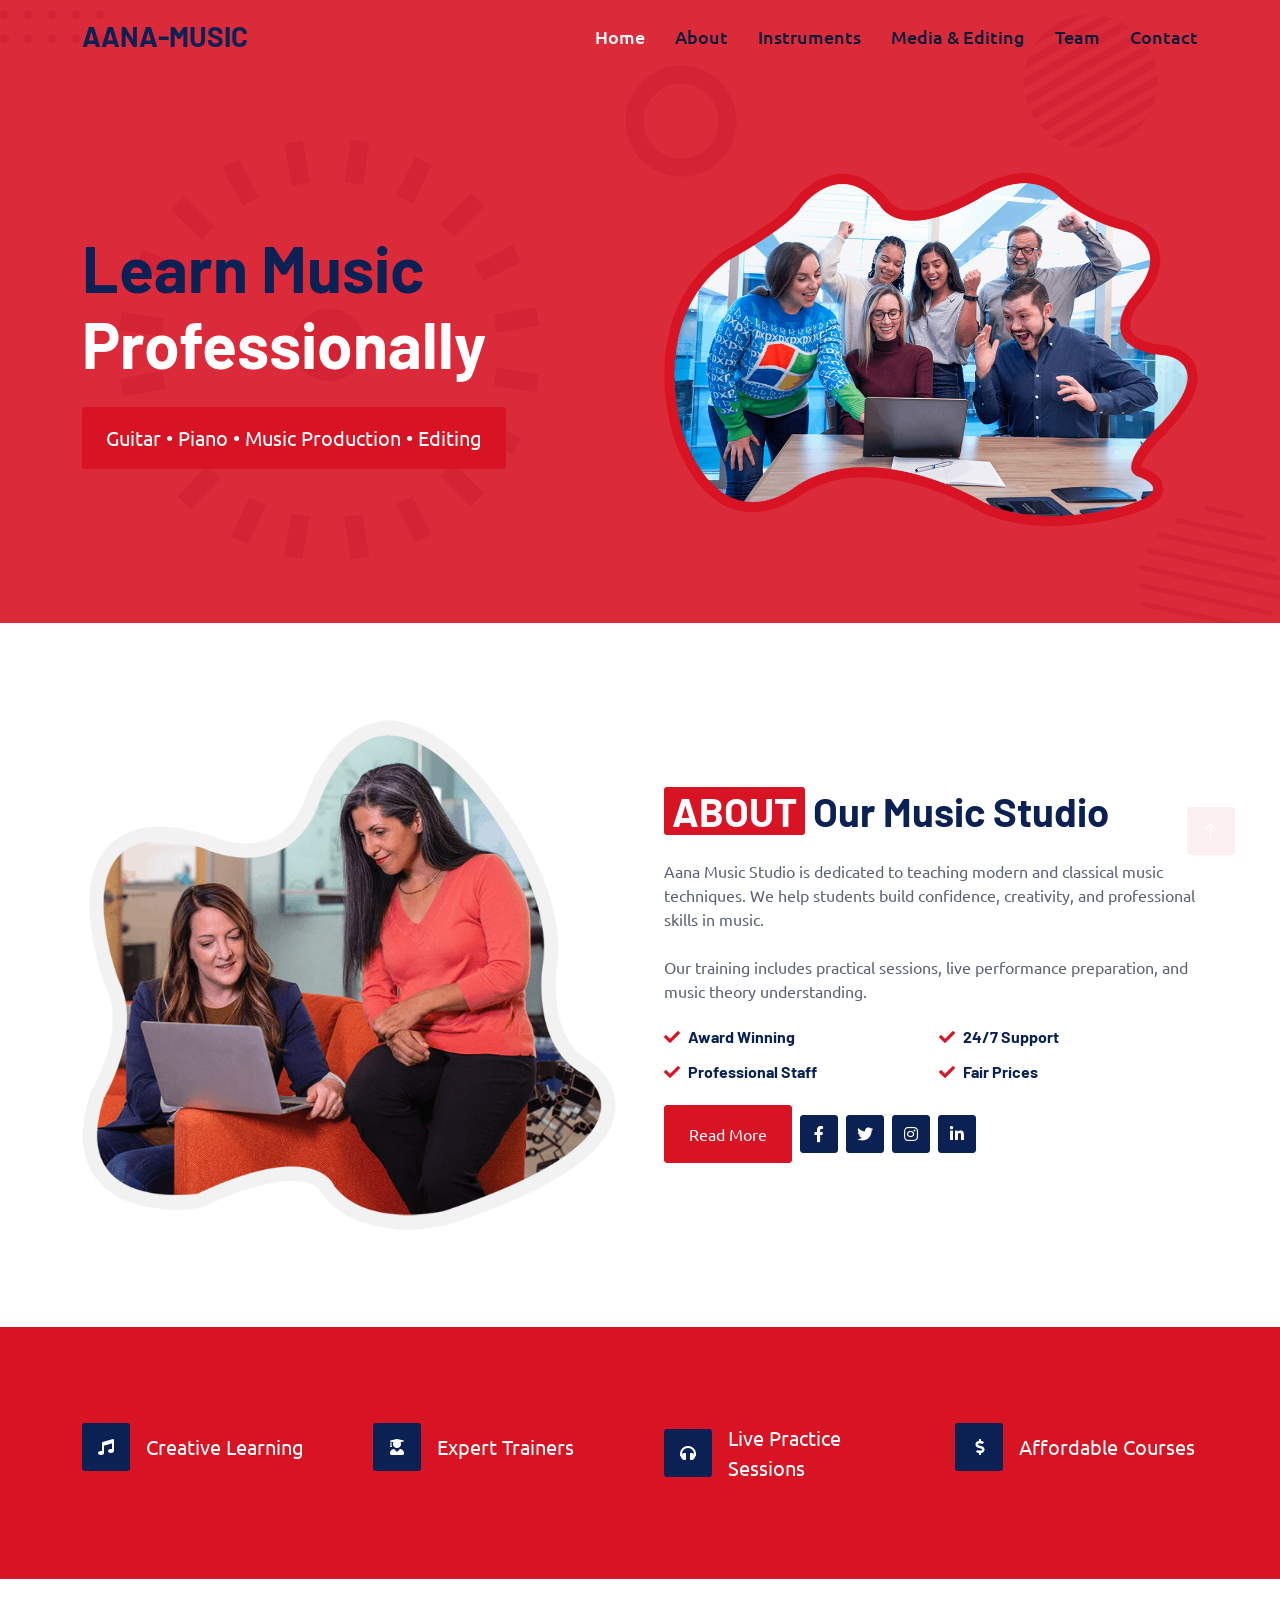
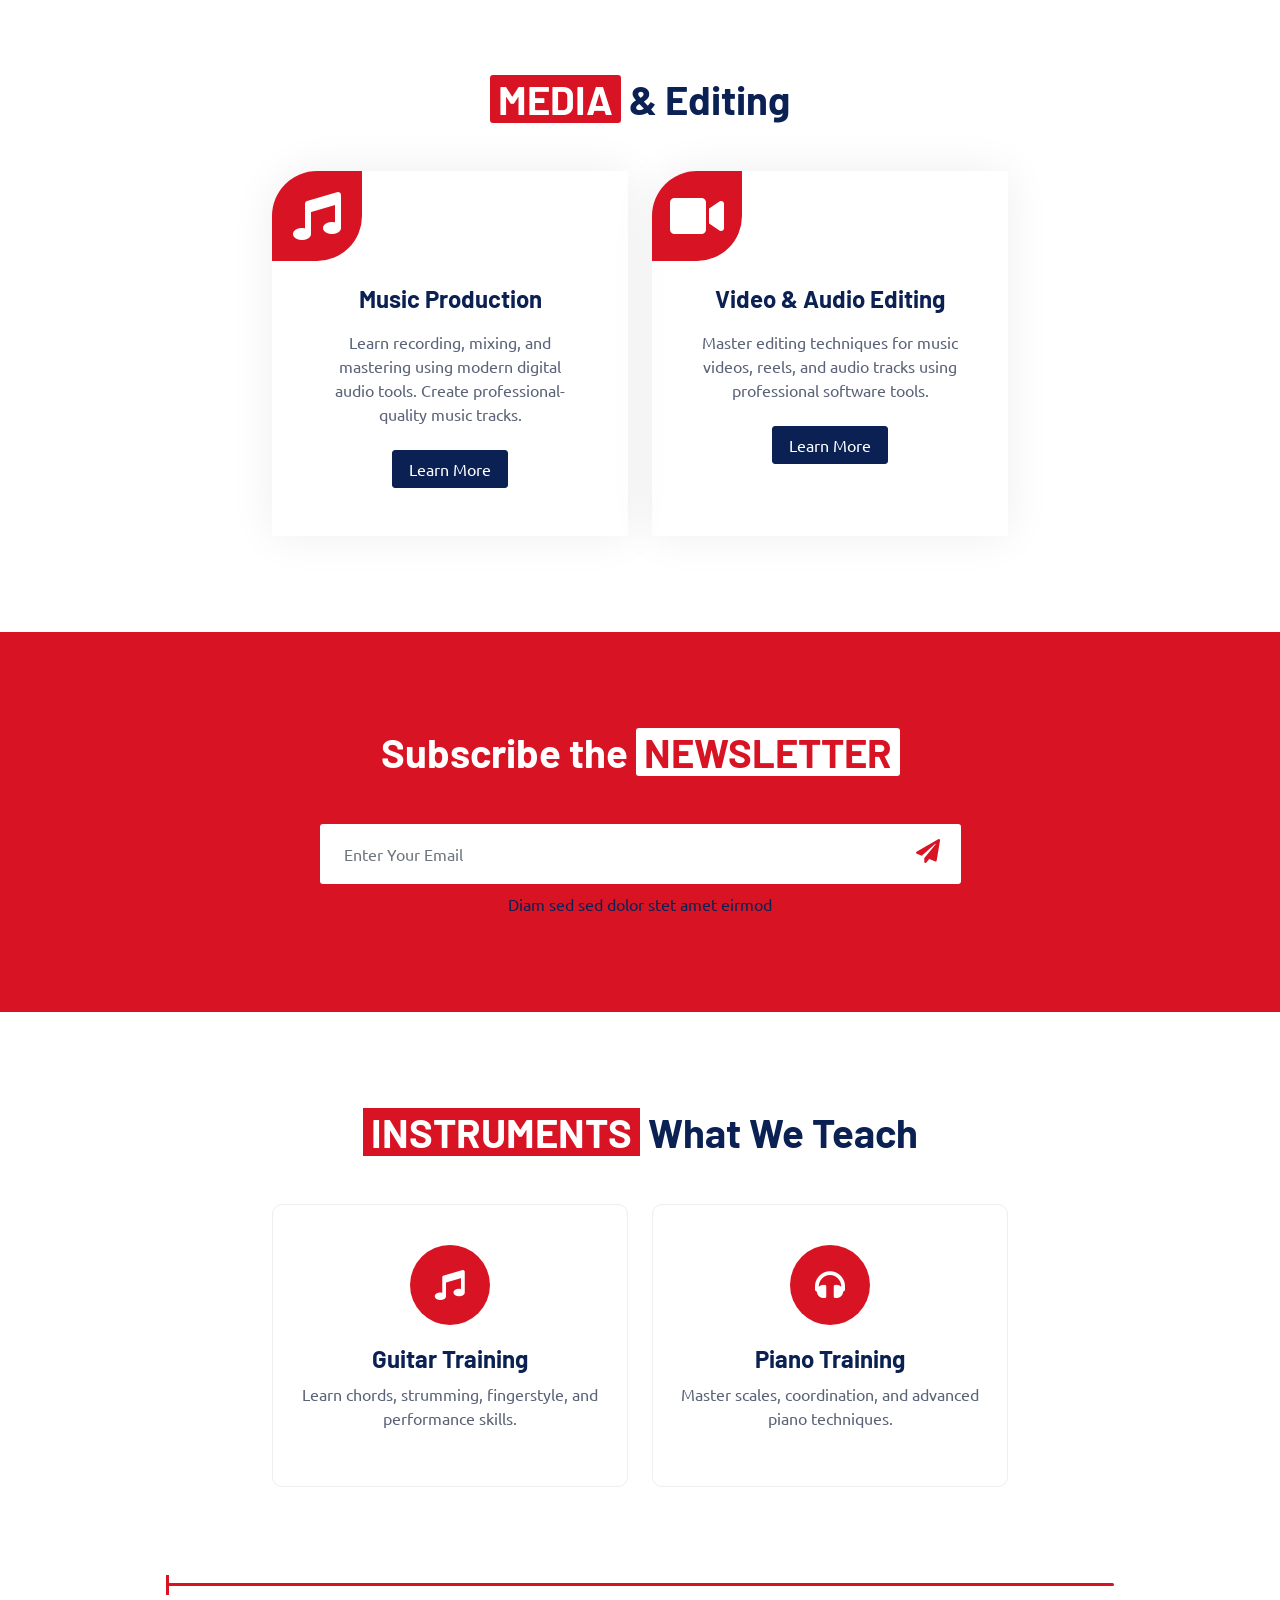
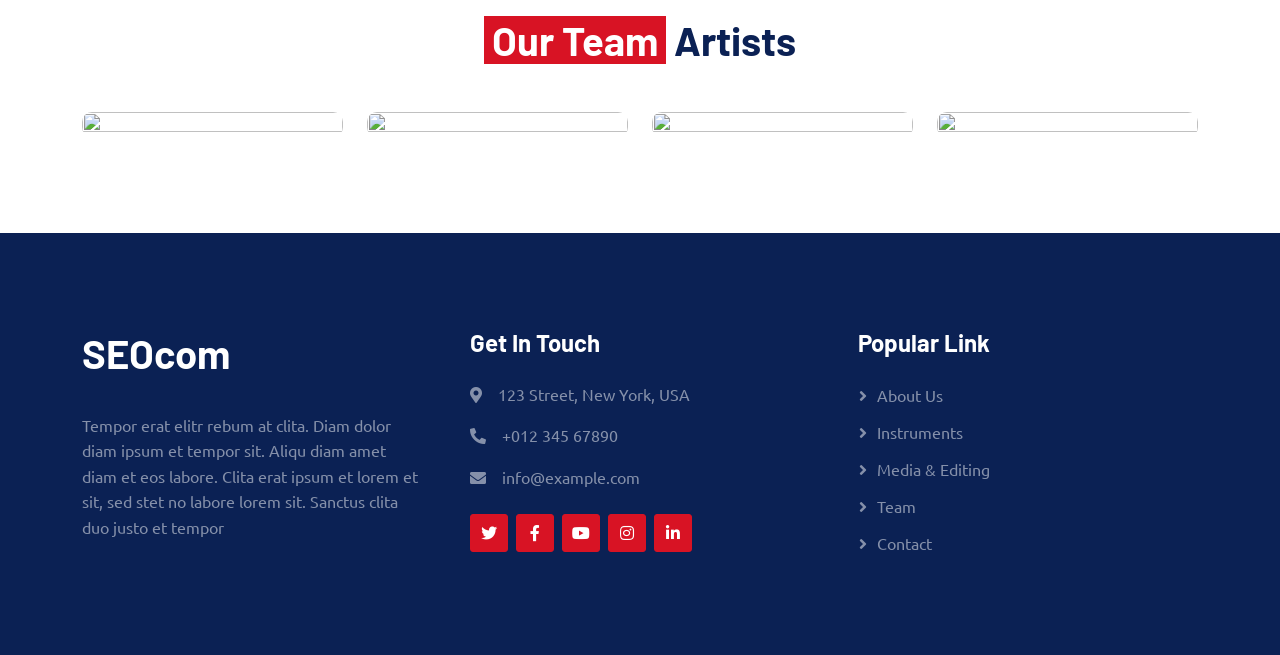
==== commit 13d37c03: "clean up" ====
--- a/music/index.html
+++ b/music/index.html
@@ -57,11 +57,11 @@
                 <div class="collapse navbar-collapse" id="navbarCollapse">
                     <div class="navbar-nav ms-auto">
                         <a href="index.html" class="nav-item nav-link active">Home</a>
-                        <a href="about.html" class="nav-item nav-link">About</a>
-                        <a href="service.html" class="nav-item nav-link">Instruments</a>
-                        <a href="service.html" class="nav-item nav-link">Media & Editing</a>
-                        <a href="team.html" class="nav-item nav-link">Team</a>
-                        <a href="contact.html" class="nav-item nav-link">Contact</a>
+                        <a href="#" class="nav-item nav-link">About</a>
+                        <a href="#" class="nav-item nav-link">Instruments</a>
+                        <a href="#" class="nav-item nav-link">Media & Editing</a>
+                        <a href="#" class="nav-item nav-link">Team</a>
+                        <a href="#" class="nav-item nav-link">Contact</a>
                     </div>
                 </div>
             </nav>
@@ -459,11 +459,11 @@
                 </div>
                 <div class="col-md-6 col-lg-4 wow fadeIn" data-wow-delay="0.5s">
                     <h4 class="text-white mb-4">Popular Link</h4>
-                    <a class="btn btn-link" href="about.html">About Us</a>
-                    <a class="btn btn-link" href="service.html">Instruments</a>
-                    <a class="btn btn-link" href="service.html">Media & Editing</a>
-                    <a class="btn btn-link" href="team.html">Team</a>
-                    <a class="btn btn-link" href="contact.html">Contact</a>
+                    <a class="btn btn-link" href="#">About Us</a>
+                    <a class="btn btn-link" href="#">Instruments</a>
+                    <a class="btn btn-link" href="#">Media & Editing</a>
+                    <a class="btn btn-link" href="#">Team</a>
+                    <a class="btn btn-link" href="#">Contact</a>
 
                 </div>
             </div>
